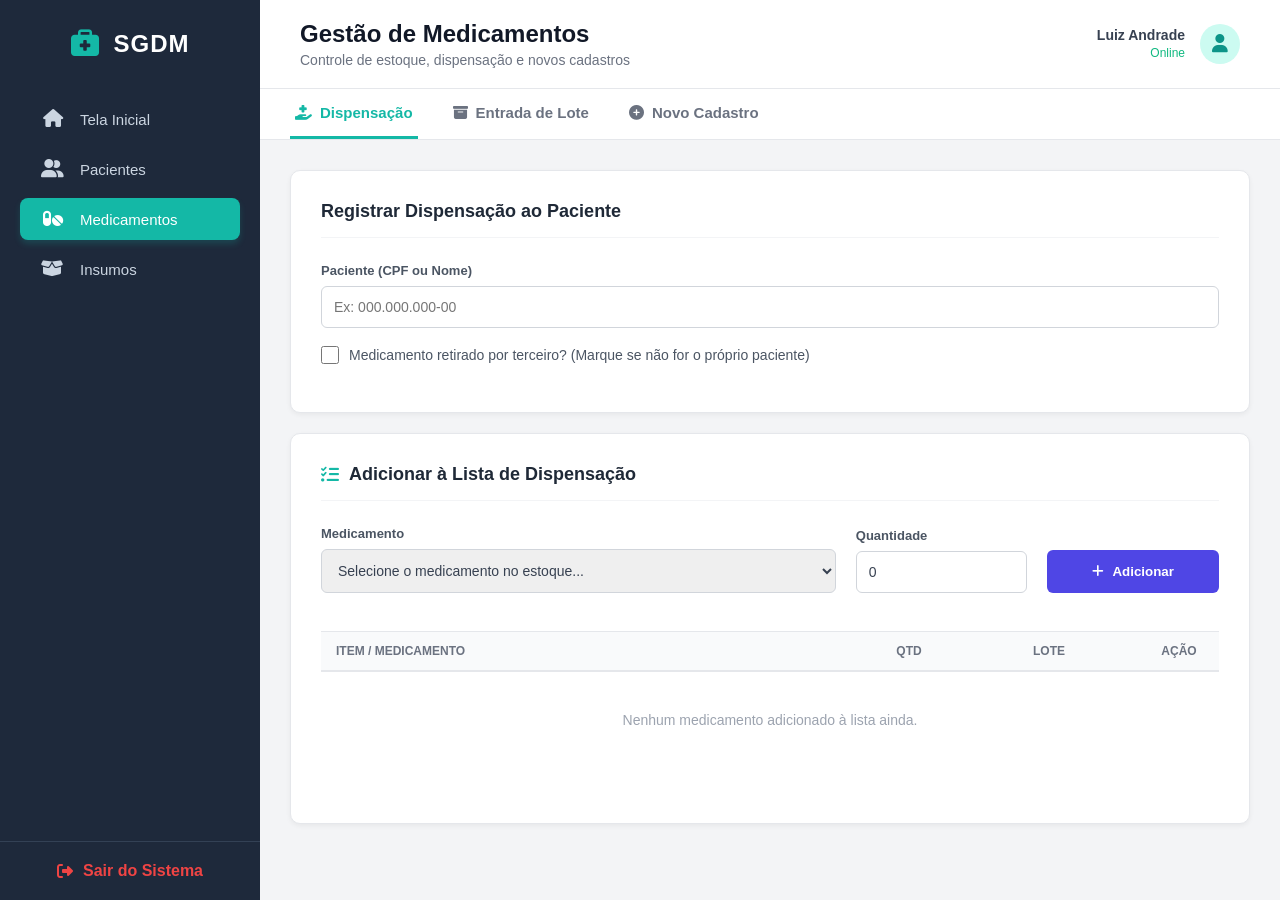
==== src/main/resources/static/dashboard.html @ 6eaca18d "Adding annotations to validate the CPF (Brazilian tax identification number) in employee and patient" ====
<!DOCTYPE html>
<html lang="pt-BR">
<head>
    <meta charset="UTF-8">
    <meta name="viewport" content="width=device-width, initial-scale=1.0">
    <title>SGDM - Gestão de Medicamentos</title>
    <!-- Ícones do FontAwesome -->
    <link rel="stylesheet" href="https://cdnjs.cloudflare.com/ajax/libs/font-awesome/6.4.0/css/all.min.css">

    <style>
        /* ================= CSS (ESTILOS) ================= */
        * { margin: 0; padding: 0; box-sizing: border-box; font-family: 'Segoe UI', Roboto, Helvetica, Arial, sans-serif; }
        body { background-color: #f3f4f6; color: #1f2937; }

        .app-container { display: flex; height: 100vh; overflow: hidden; }

        /* --- BARRA LATERAL (Sidebar) --- */
        .sidebar { width: 260px; background-color: #1e293b; color: #94a3b8; display: flex; flex-direction: column; z-index: 10; }
        .sidebar-header { padding: 30px 20px; display: flex; justify-content: center; align-items: center; gap: 15px; color: white; }
        .logo-icon { font-size: 28px; color: #14b8a6; }
        .logo-text { font-size: 24px; font-weight: bold; letter-spacing: 1px; }

        .sidebar-nav { flex: 1; margin-top: 10px; }
        .sidebar-nav ul { list-style: none; display: flex; flex-direction: column; gap: 8px; }
        .sidebar-nav li a {
            display: flex; align-items: center; gap: 15px; margin: 0 20px; padding: 12px 20px;
            color: #cbd5e1; text-decoration: none; font-size: 15px; font-weight: 500; transition: all 0.3s ease; border-radius: 8px;
        }
        .sidebar-nav li a i { font-size: 18px; width: 25px; text-align: center; }
        .sidebar-nav li a:hover { color: white; background-color: rgba(255, 255, 255, 0.1); }
        .sidebar-nav li a.active { background-color: #14b8a6; color: white; box-shadow: 0 4px 6px rgba(20, 184, 166, 0.2); }

        .sidebar-footer { padding: 20px; display: flex; justify-content: center; border-top: 1px solid #334155; }
        .logout-btn { color: #ef4444; text-decoration: none; display: flex; align-items: center; gap: 10px; font-weight: 600; transition: 0.3s; }
        .logout-btn:hover { color: #f87171; }

        /* --- CONTEÚDO PRINCIPAL --- */
        .main-content { flex: 1; display: flex; flex-direction: column; overflow-y: auto; }

        /* Cabeçalho */
        .top-header { background-color: white; padding: 20px 40px; display: flex; justify-content: space-between; align-items: center; border-bottom: 1px solid #e5e7eb; }
        .page-title h1 { font-size: 24px; color: #111827; margin-bottom: 4px; }
        .page-title p { font-size: 14px; color: #6b7280; }
        .user-profile { display: flex; align-items: center; gap: 15px; }
        .user-info-text { text-align: right; }
        .user-name { display: block; font-weight: 600; font-size: 14px; color: #374151; }
        .user-status { font-size: 12px; color: #10b981; }
        .user-avatar { width: 40px; height: 40px; background-color: #ccfbf1; color: #0d9488; border-radius: 50%; display: flex; justify-content: center; align-items: center; font-size: 18px; }

        /* Abas (Tabs) Centralizadas */
        .tabs-wrapper { background-color: white; border-bottom: 1px solid #e5e7eb; display: flex; justify-content: center; }
        .tabs-container { width: 100%; max-width: 1000px; display: flex; gap: 30px; padding: 0 20px; }
        .tab { padding: 15px 5px; color: #6b7280; font-weight: 600; cursor: pointer; display: flex; align-items: center; gap: 8px; font-size: 15px; border-bottom: 3px solid transparent; transition: 0.3s; }
        .tab:hover { color: #14b8a6; }
        .tab.active { color: #14b8a6; border-bottom-color: #14b8a6; }

        /* --- Formulário e Cards --- */
        .form-content { margin: 0 auto; padding: 30px 20px; width: 100%; max-width: 1000px; }

        /* Ocultar abas inativas */
        .tab-section { display: none; flex-direction: column; gap: 20px; }
        .tab-section.active-section { display: flex; animation: fadeIn 0.3s ease-in-out; }

        @keyframes fadeIn { from { opacity: 0; transform: translateY(5px); } to { opacity: 1; transform: translateY(0); } }

        .card { background-color: white; border-radius: 10px; padding: 30px; box-shadow: 0 2px 5px rgba(0,0,0,0.05); border: 1px solid #e5e7eb; }
        .card h3 { font-size: 18px; color: #1f2937; margin-bottom: 25px; font-weight: 600; display: flex; align-items: center; gap: 10px; border-bottom: 1px solid #f3f4f6; padding-bottom: 15px; }
        .card h3 i { color: #14b8a6; }

        /* Inputs e Layout */
        .form-group { margin-bottom: 18px; }
        .form-row { display: flex; gap: 20px; }
        .align-bottom { align-items: flex-end; }
        label { display: block; font-size: 13px; font-weight: 600; color: #4b5563; margin-bottom: 8px; }
        input[type="text"], input[type="number"], input[type="date"], select { width: 100%; padding: 12px; border: 1px solid #d1d5db; border-radius: 6px; font-size: 14px; color: #374151; outline: none; transition: 0.3s; }
        input:focus, select:focus { border-color: #6366f1; box-shadow: 0 0 0 3px rgba(99, 102, 241, 0.1); }

        .checkbox-group { display: flex; align-items: center; gap: 10px; margin-top: 15px; }
        .checkbox-group input { width: 18px; height: 18px; accent-color: #14b8a6; cursor: pointer; }
        .checkbox-group label { margin-bottom: 0; cursor: pointer; font-weight: normal; font-size: 14px; color: #4b5563; }

        /* Botões */
        button { border: none; border-radius: 6px; font-weight: 600; cursor: pointer; transition: 0.2s; display: flex; justify-content: center; align-items: center; gap: 8px; }
        .btn-primary { background-color: #4f46e5; color: white; padding: 12px 20px; width: 100%; height: 43px; }
        .btn-primary:hover { background-color: #4338ca; }
        .btn-success { background-color: #10b981; color: white; padding: 14px 28px; font-size: 15px; box-shadow: 0 4px 6px rgba(16, 185, 129, 0.2); }
        .btn-success:hover { background-color: #059669; }
        .btn-danger-icon { background-color: #fee2e2; color: #ef4444; width: 35px; height: 35px; border-radius: 6px; display: inline-flex; justify-content: center; align-items: center; font-size: 14px; transition: 0.2s; }
        .btn-danger-icon:hover { background-color: #fca5a5; color: #b91c1c; }

        /* Tabela */
        .data-table { width: 100%; border-collapse: collapse; margin-top: 20px; }
        .data-table th { background-color: #f9fafb; padding: 12px 15px; text-align: left; font-size: 12px; font-weight: 700; color: #6b7280; text-transform: uppercase; border-bottom: 2px solid #e5e7eb; border-top: 1px solid #e5e7eb; }
        .data-table td { padding: 16px 15px; border-bottom: 1px solid #e5e7eb; color: #374151; font-size: 14px; vertical-align: middle; }
        .empty-msg { text-align: center; color: #9ca3af; font-size: 14px; padding: 40px 20px; }
    </style>
</head>
<body>
<div class="app-container">
    <!-- BARRA LATERAL (Sidebar) -->
    <aside class="sidebar">
        <div class="sidebar-header">
            <i class="fa-solid fa-briefcase-medical logo-icon"></i>
            <span class="logo-text">SGDM</span>
        </div>

        <nav class="sidebar-nav">
            <ul>
                <li><a href="#"><i class="fa-solid fa-home"></i> Tela Inicial</a></li>
                <li><a href="#"><i class="fa-solid fa-user-friends"></i> Pacientes</a></li>
                <li><a href="#" class="active"><i class="fa-solid fa-pills"></i> Medicamentos</a></li>
                <li><a href="#"><i class="fa-solid fa-box-open"></i> Insumos</a></li>
            </ul>
        </nav>

        <div class="sidebar-footer">
            <a href="/index.html" class="logout-btn" onclick="localStorage.clear()">
                <i class="fa-solid fa-sign-out-alt"></i> Sair do Sistema
            </a>
        </div>
    </aside>

    <!-- CONTEÚDO PRINCIPAL -->
    <main class="main-content">
        <!-- Cabeçalho Topo -->
        <header class="top-header">
            <div class="page-title">
                <h1>Gestão de Medicamentos</h1>
                <p>Controle de estoque, dispensação e novos cadastros</p>
            </div>
            <div class="user-profile">
                <div class="user-info-text">
                    <span class="user-name" id="loggedUser">Usuário Logado</span>
                    <span class="user-status">Online</span>
                </div>
                <div class="user-avatar">
                    <i class="fa-solid fa-user"></i>
                </div>
            </div>
        </header>

        <!-- Abas (Centralizadas) -->
        <div class="tabs-wrapper">
            <div class="tabs-container">
                <div class="tab active" onclick="switchTab('tab-dispensacao', this)">
                    <i class="fa-solid fa-hand-holding-medical"></i> Dispensação
                </div>
                <div class="tab" onclick="switchTab('tab-entrada', this)">
                    <i class="fa-solid fa-box-archive"></i> Entrada de Lote
                </div>
                <div class="tab" onclick="switchTab('tab-cadastro', this)">
                    <i class="fa-solid fa-plus-circle"></i> Novo Cadastro
                </div>
            </div>
        </div>

        <!-- Área de Telas -->
        <section class="form-content">

            <!-- ================= TELA 1: DISPENSAÇÃO ================= -->
            <div id="tab-dispensacao" class="tab-section active-section">
                <!-- Card 1: Paciente -->
                <div class="card">
                    <h3>Registrar Dispensação ao Paciente</h3>
                    <div class="form-group">
                        <label>Paciente (CPF ou Nome)</label>
                        <input type="text" id="patientId" placeholder="Ex: 000.000.000-00">
                    </div>
                    <div class="form-group checkbox-group">
                        <input type="checkbox" id="isThirdParty">
                        <label for="isThirdParty">Medicamento retirado por terceiro? (Marque se não for o próprio paciente)</label>
                    </div>
                    <!-- Campos ocultos de Terceiros -->
                    <div id="thirdPartyFields" style="display: none; margin-top: 20px; border-top: 1px dashed #e5e7eb; padding-top: 20px;">
                        <div class="form-row">
                            <div class="form-group" style="flex: 2;">
                                <label>Nome do Terceiro</label>
                                <input type="text" id="thirdName" placeholder="Nome completo">
                            </div>
                            <div class="form-group" style="flex: 1;">
                                <label>Documento (CPF/RG)</label>
                                <input type="text" id="thirdDoc" placeholder="Número do documento">
                            </div>
                        </div>
                    </div>
                </div>

                <!-- Card 2: Lista de Medicamentos -->
                <div class="card">
                    <h3><i class="fa-solid fa-list-check"></i> Adicionar à Lista de Dispensação</h3>
                    <div class="form-row align-bottom">
                        <div class="form-group" style="flex: 3;">
                            <label>Medicamento</label>
                            <select id="medicationSelectDisp">
                                <option value="">Selecione o medicamento no estoque...</option>
                            </select>
                        </div>
                        <div class="form-group" style="flex: 1;">
                            <label>Quantidade</label>
                            <input type="number" id="medQuantity" min="1" value="0">
                        </div>
                        <div class="form-group" style="flex: 1;">
                            <button type="button" class="btn-primary" id="btnAddItem">
                                <i class="fa-solid fa-plus"></i> Adicionar
                            </button>
                        </div>
                    </div>

                    <!-- TABELA CORRIGIDA COM LOTE E LIXEIRA -->
                    <table class="data-table">
                        <thead>
                        <tr>
                            <th>ITEM / MEDICAMENTO</th>
                            <th style="width: 100px; text-align: center;">QTD</th>
                            <th style="width: 180px; text-align: center;">LOTE</th>
                            <th style="width: 80px; text-align: center;">AÇÃO</th>
                        </tr>
                        </thead>
                        <tbody id="itemsBody">
                        <!-- JS preenche aqui -->
                        </tbody>
                    </table>
                    <p id="emptyTableMsg" class="empty-msg">Nenhum medicamento adicionado à lista ainda.</p>

                    <div class="action-footer" style="margin-top: 25px; text-align: right;">
                        <button type="button" class="btn-success" id="btnFinalize" style="display: none; margin-left: auto;">
                            <i class="fa-solid fa-check-circle"></i> Finalizar Dispensação
                        </button>
                    </div>
                </div>
            </div>

            <!-- ================= TELA 2: ENTRADA DE LOTE ================= -->
            <div id="tab-entrada" class="tab-section">
                <div class="card">
                    <h3><i class="fa-solid fa-box-archive"></i> Registrar Nova Entrada (Nota Fiscal)</h3>

                    <div class="form-row">
                        <div class="form-group" style="flex: 2;">
                            <label>Selecione o Medicamento</label>
                            <select id="medicationSelectLot">
                                <option value="">Carregando medicamentos...</option>
                            </select>
                        </div>
                        <div class="form-group" style="flex: 1;">
                            <label>Laboratório</label>
                            <input type="text" id="lotLaboratory" placeholder="Ex: Medley, Teuto">
                        </div>
                    </div>

                    <div class="form-row">
                        <div class="form-group" style="flex: 2;">
                            <label>Código do Lote</label>
                            <input type="text" id="lotCode" placeholder="Ex: LOTE-A123">
                        </div>
                        <div class="form-group" style="flex: 1;">
                            <label>Quantidade Recebida</label>
                            <input type="number" id="lotQuantity" min="1" placeholder="Ex: 500">
                        </div>
                        <div class="form-group" style="flex: 1;">
                            <label>Data de Validade</label>
                            <input type="date" id="lotExpiration">
                        </div>
                    </div>

                    <div style="margin-top: 15px; text-align: right;">
                        <button type="button" class="btn-success" onclick="salvarLote()" style="margin-left: auto;">
                            <i class="fa-solid fa-save"></i> Registrar Entrada de Lote
                        </button>
                    </div>
                </div>
            </div>

            <!-- ================= TELA 3: NOVO CADASTRO ================= -->
            <div id="tab-cadastro" class="tab-section">
                <div class="card">
                    <h3><i class="fa-solid fa-pills"></i> Cadastrar Novo Medicamento (Catálogo)</h3>

                    <div class="form-row">
                        <div class="form-group" style="flex: 2;">
                            <label>Nome Comercial / Genérico</label>
                            <input type="text" id="newMedName" placeholder="Ex: Amoxicilina">
                        </div>
                        <div class="form-group" style="flex: 2;">
                            <label>Princípio Ativo</label>
                            <input type="text" id="newMedActive" placeholder="Ex: Amoxicilina Tri-hidratada">
                        </div>
                    </div>

                    <div class="form-row">
                        <div class="form-group" style="flex: 1;">
                            <label>Concentração</label>
                            <input type="text" id="newMedConcentration" placeholder="Ex: 500mg">
                        </div>
                        <div class="form-group" style="flex: 1;">
                            <label>Forma Farmacêutica</label>
                            <select id="newMedForm">
                                <option value="COMPRIMIDO">Comprimido</option>
                                <option value="CAPSULA">Cápsula</option>
                                <option value="GOTAS">Gotas</option>
                                <option value="XAROPE">Xarope</option>
                                <option value="POMADA">Pomada</option>
                                <option value="INJETAVEL">Injetável</option>
                            </select>
                        </div>
                        <div class="form-group" style="flex: 1;">
                            <label>Via de Administração</label>
                            <select id="newMedRoute">
                                <option value="ORAL">Oral</option>
                                <option value="SUBLINGUAL">Sublingual</option>
                                <option value="INTRAVENOSA">Intravenosa</option>
                                <option value="TOPICA">Tópica</option>
                            </select>
                        </div>
                    </div>

                    <div class="form-row">
                        <div class="form-group" style="flex: 2;">
                            <label>Programa / Categoria</label>
                            <select id="newMedProgram">
                                <option value="FARMACIA_BASICA">Farmácia Básica</option>
                                <option value="SAUDE_DA_MULHER">Saúde da Mulher</option>
                                <option value="SAUDE_MENTAL">Saúde Mental</option>
                                <option value="HIPERDIA">Hiperdia</option>
                            </select>
                        </div>
                        <div class="form-group" style="flex: 1;">
                            <label>Código SIGTAP</label>
                            <input type="text" id="newMedSigtap" placeholder="000000000">
                        </div>
                    </div>

                    <div style="margin-top: 15px; text-align: right;">
                        <button type="button" class="btn-success" onclick="salvarNovoMedicamento()" style="margin-left: auto;">
                            <i class="fa-solid fa-plus-circle"></i> Salvar no Catálogo
                        </button>
                    </div>
                </div>
            </div>

        </section>
    </main>
</div>

<!-- ================= JAVASCRIPT ================= -->
<script>
    document.getElementById('loggedUser').innerText = localStorage.getItem('sgdm_userName') || 'Luiz Andrade';

    // Lógica de Abas
    function switchTab(tabId, element) {
        // Remove 'active' de todas as abas
        document.querySelectorAll('.tab').forEach(t => t.classList.remove('active'));
        // Remove 'active-section' de todas as seções
        document.querySelectorAll('.tab-section').forEach(s => s.classList.remove('active-section'));

        // Adiciona ativo na aba clicada e na seção correspondente
        element.classList.add('active');
        document.getElementById(tabId).classList.add('active-section');
    }

    // Lógica de exibir campos do Terceiro
    const isThirdPartyCheckbox = document.getElementById('isThirdParty');
    const thirdPartyFields = document.getElementById('thirdPartyFields');
    if(isThirdPartyCheckbox) {
        isThirdPartyCheckbox.addEventListener('change', function() {
            thirdPartyFields.style.display = this.checked ? 'block' : 'none';
        });
    }

    let medicationList = [];
    let requestItems = [];

    async function loadMedications() {
        try {
            const response = await fetch('/medications');
            if(response.ok) {
                medicationList = await response.json();
                populateSelects();
            }
        } catch (error) {
            console.log("Aviso: Mock de dados ativado (API não encontrada).");
            medicationList = [
                { id: "m1", name: "Amoxicilina", concentration: "500mg" },
                { id: "m2", name: "Losartana", concentration: "50mg" },
                { id: "m3", name: "Dipirona", concentration: "500mg/ml" }
            ];
            populateSelects();
        }
    }

    function populateSelects() {
        const selectDisp = document.getElementById('medicationSelectDisp');
        const selectLot = document.getElementById('medicationSelectLot');

        let options = '<option value="">Selecione o medicamento no estoque...</option>';
        medicationList.forEach(med => {
            options += `<option value="${med.id}">${med.name} (${med.concentration})</option>`;
        });

        if(selectDisp) selectDisp.innerHTML = options;
        if(selectLot) selectLot.innerHTML = options;
    }

    // --- ABA 1: Dispensação ---
    document.getElementById('btnAddItem').addEventListener('click', function() {
        const select = document.getElementById('medicationSelectDisp');
        const medId = select.value;
        const medName = select.options[select.selectedIndex]?.text;
        const quantity = parseInt(document.getElementById('medQuantity').value);

        if (!medId || quantity <= 0) {
            alert("Selecione um medicamento e informe uma quantidade válida.");
            return;
        }

        requestItems.push({ medicationId: medId, medicationName: medName, quantity: quantity });

        select.value = "";
        document.getElementById('medQuantity').value = "0";
        updateTable();
    });

    function removeItem(index) {
        requestItems.splice(index, 1);
        updateTable();
    }

    function updateTable() {
        const tbody = document.getElementById('itemsBody');
        const emptyMsg = document.getElementById('emptyTableMsg');
        const btnFinalize = document.getElementById('btnFinalize');

        tbody.innerHTML = '';

        if (requestItems.length === 0) {
            emptyMsg.style.display = 'block';
            btnFinalize.style.display = 'none';
        } else {
            emptyMsg.style.display = 'none';
            btnFinalize.style.display = 'inline-flex';

            requestItems.forEach((item, index) => {
                tbody.innerHTML += `
                        <tr>
                            <td style="font-weight: 500;">${item.medicationName}</td>
                            <td style="text-align: center; font-weight: 600;">${item.quantity}</td>
                            <td style="text-align: center; color: #6b7280; font-size: 13px;">Automático (FEFO)</td>
                            <td style="text-align: center;">
                                <button type="button" class="btn-danger-icon" onclick="removeItem(${index})" title="Remover item">
                                    <i class="fa-solid fa-trash"></i>
                                </button>
                            </td>
                        </tr>
                    `;
            });
        }
    }

    document.getElementById('btnFinalize').addEventListener('click', function() {
        alert("Sucesso! Dispensação registrada e lotes baixados via algoritmo FEFO no backend.");
        requestItems = [];
        updateTable();
    });

    // --- ABA 2: Salvar Lote ---
    function salvarLote() {
        const medId = document.getElementById('medicationSelectLot').value;
        const laboratorio = document.getElementById('lotLaboratory').value;
        const lote = document.getElementById('lotCode').value;
        const qtd = document.getElementById('lotQuantity').value;
        const validade = document.getElementById('lotExpiration').value;

        if(!medId || !laboratorio || !lote || !qtd || !validade) {
            alert("Preencha todos os campos para registrar a entrada do lote!");
            return;
        }
        alert(`Lote ${lote} do laboratório ${laboratorio} registrado com sucesso para o medicamento selecionado!`);

        // Limpa formulário
        document.getElementById('medicationSelectLot').value = "";
        document.getElementById('lotLaboratory').value = "";
        document.getElementById('lotCode').value = "";
        document.getElementById('lotQuantity').value = "";
        document.getElementById('lotExpiration').value = "";
    }

    // --- ABA 3: Novo Cadastro de Medicamento ---
    function salvarNovoMedicamento() {
        const nome = document.getElementById('newMedName').value;
        const conc = document.getElementById('newMedConcentration').value;

        if(!nome || !conc) {
            alert("Preencha ao menos o Nome e a Concentração do medicamento.");
            return;
        }
        alert(`${nome} ${conc} adicionado com sucesso ao catálogo da UBS!`);

        // Limpa form básico
        document.getElementById('newMedName').value = "";
        document.getElementById('newMedActive').value = "";
        document.getElementById('newMedConcentration').value = "";
        document.getElementById('newMedSigtap').value = "";
    }

    // Inicializa buscando os remédios
    loadMedications();
</script>
</body>
</html>
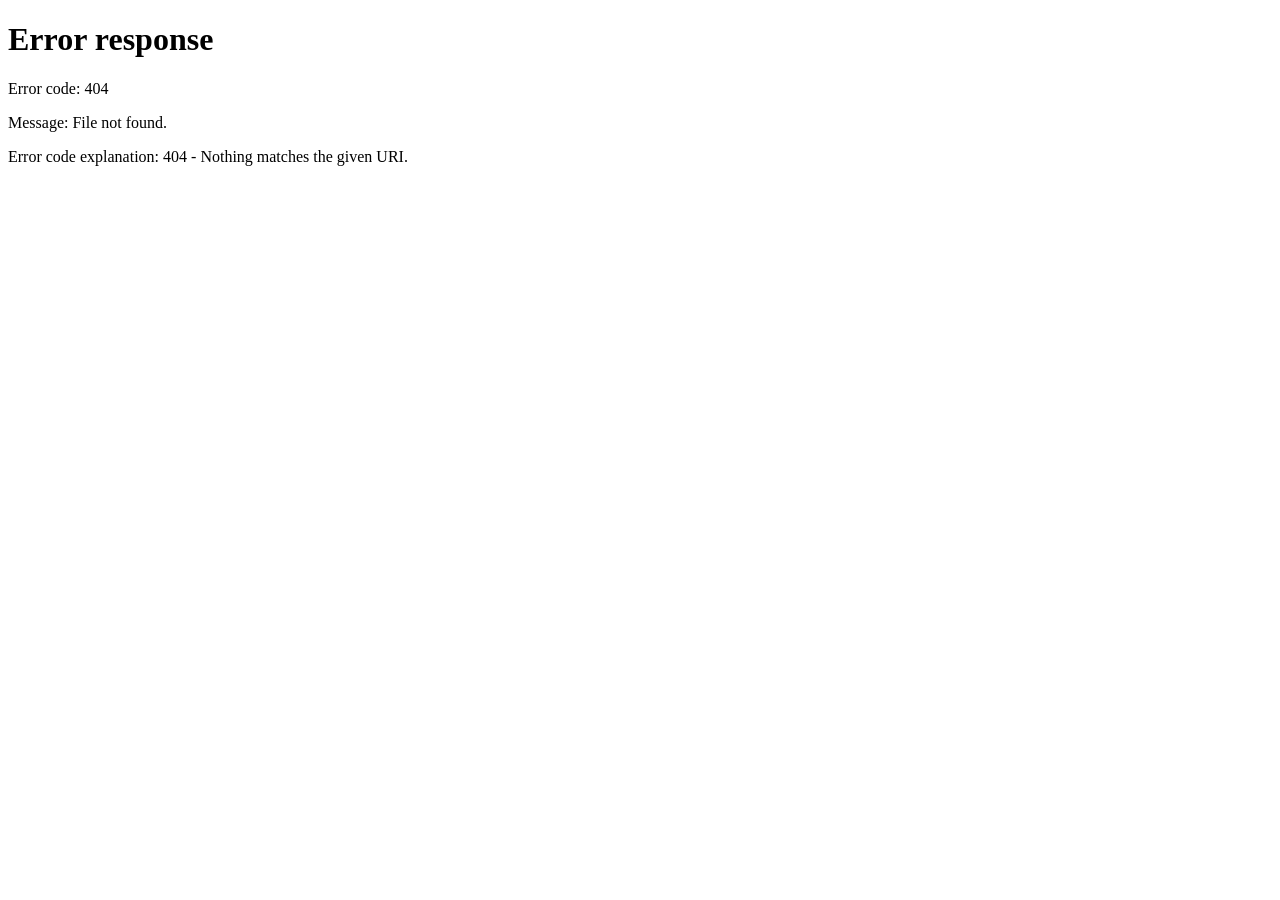
==== commit 280c393d: "Create and Implements CRUD of Class FacilitySupply" ====
--- a/src/main/resources/static/dashboard.html
+++ b/src/main/resources/static/dashboard.html
@@ -1,509 +1,537 @@
 <!DOCTYPE html>
 <html lang="pt-BR">
+
 <head>
     <meta charset="UTF-8">
     <meta name="viewport" content="width=device-width, initial-scale=1.0">
-    <title>SGDM - Gestão de Medicamentos</title>
-    <!-- Ícones do FontAwesome -->
+    <title>SGDMI - Gestão de Medicamentos</title>
+
     <link rel="stylesheet" href="https://cdnjs.cloudflare.com/ajax/libs/font-awesome/6.4.0/css/all.min.css">
 
+    <link rel="stylesheet" href="css/dashboard.css">
+
     <style>
-        /* ================= CSS (ESTILOS) ================= */
-        * { margin: 0; padding: 0; box-sizing: border-box; font-family: 'Segoe UI', Roboto, Helvetica, Arial, sans-serif; }
-        body { background-color: #f3f4f6; color: #1f2937; }
-
-        .app-container { display: flex; height: 100vh; overflow: hidden; }
-
-        /* --- BARRA LATERAL (Sidebar) --- */
-        .sidebar { width: 260px; background-color: #1e293b; color: #94a3b8; display: flex; flex-direction: column; z-index: 10; }
-        .sidebar-header { padding: 30px 20px; display: flex; justify-content: center; align-items: center; gap: 15px; color: white; }
-        .logo-icon { font-size: 28px; color: #14b8a6; }
-        .logo-text { font-size: 24px; font-weight: bold; letter-spacing: 1px; }
-
-        .sidebar-nav { flex: 1; margin-top: 10px; }
-        .sidebar-nav ul { list-style: none; display: flex; flex-direction: column; gap: 8px; }
-        .sidebar-nav li a {
-            display: flex; align-items: center; gap: 15px; margin: 0 20px; padding: 12px 20px;
-            color: #cbd5e1; text-decoration: none; font-size: 15px; font-weight: 500; transition: all 0.3s ease; border-radius: 8px;
+        .edit-inline-input {
+            border: 1px solid transparent;
+            background: transparent;
+            padding: 6px 10px;
+            border-radius: 4px;
+            width: 100%;
+            cursor: pointer;
+            font-size: 14px;
+            transition: all 0.2s;
         }
-        .sidebar-nav li a i { font-size: 18px; width: 25px; text-align: center; }
-        .sidebar-nav li a:hover { color: white; background-color: rgba(255, 255, 255, 0.1); }
-        .sidebar-nav li a.active { background-color: #14b8a6; color: white; box-shadow: 0 4px 6px rgba(20, 184, 166, 0.2); }
-
-        .sidebar-footer { padding: 20px; display: flex; justify-content: center; border-top: 1px solid #334155; }
-        .logout-btn { color: #ef4444; text-decoration: none; display: flex; align-items: center; gap: 10px; font-weight: 600; transition: 0.3s; }
-        .logout-btn:hover { color: #f87171; }
-
-        /* --- CONTEÚDO PRINCIPAL --- */
-        .main-content { flex: 1; display: flex; flex-direction: column; overflow-y: auto; }
-
-        /* Cabeçalho */
-        .top-header { background-color: white; padding: 20px 40px; display: flex; justify-content: space-between; align-items: center; border-bottom: 1px solid #e5e7eb; }
-        .page-title h1 { font-size: 24px; color: #111827; margin-bottom: 4px; }
-        .page-title p { font-size: 14px; color: #6b7280; }
-        .user-profile { display: flex; align-items: center; gap: 15px; }
-        .user-info-text { text-align: right; }
-        .user-name { display: block; font-weight: 600; font-size: 14px; color: #374151; }
-        .user-status { font-size: 12px; color: #10b981; }
-        .user-avatar { width: 40px; height: 40px; background-color: #ccfbf1; color: #0d9488; border-radius: 50%; display: flex; justify-content: center; align-items: center; font-size: 18px; }
-
-        /* Abas (Tabs) Centralizadas */
-        .tabs-wrapper { background-color: white; border-bottom: 1px solid #e5e7eb; display: flex; justify-content: center; }
-        .tabs-container { width: 100%; max-width: 1000px; display: flex; gap: 30px; padding: 0 20px; }
-        .tab { padding: 15px 5px; color: #6b7280; font-weight: 600; cursor: pointer; display: flex; align-items: center; gap: 8px; font-size: 15px; border-bottom: 3px solid transparent; transition: 0.3s; }
-        .tab:hover { color: #14b8a6; }
-        .tab.active { color: #14b8a6; border-bottom-color: #14b8a6; }
-
-        /* --- Formulário e Cards --- */
-        .form-content { margin: 0 auto; padding: 30px 20px; width: 100%; max-width: 1000px; }
-
-        /* Ocultar abas inativas */
-        .tab-section { display: none; flex-direction: column; gap: 20px; }
-        .tab-section.active-section { display: flex; animation: fadeIn 0.3s ease-in-out; }
-
-        @keyframes fadeIn { from { opacity: 0; transform: translateY(5px); } to { opacity: 1; transform: translateY(0); } }
-
-        .card { background-color: white; border-radius: 10px; padding: 30px; box-shadow: 0 2px 5px rgba(0,0,0,0.05); border: 1px solid #e5e7eb; }
-        .card h3 { font-size: 18px; color: #1f2937; margin-bottom: 25px; font-weight: 600; display: flex; align-items: center; gap: 10px; border-bottom: 1px solid #f3f4f6; padding-bottom: 15px; }
-        .card h3 i { color: #14b8a6; }
-
-        /* Inputs e Layout */
-        .form-group { margin-bottom: 18px; }
-        .form-row { display: flex; gap: 20px; }
-        .align-bottom { align-items: flex-end; }
-        label { display: block; font-size: 13px; font-weight: 600; color: #4b5563; margin-bottom: 8px; }
-        input[type="text"], input[type="number"], input[type="date"], select { width: 100%; padding: 12px; border: 1px solid #d1d5db; border-radius: 6px; font-size: 14px; color: #374151; outline: none; transition: 0.3s; }
-        input:focus, select:focus { border-color: #6366f1; box-shadow: 0 0 0 3px rgba(99, 102, 241, 0.1); }
-
-        .checkbox-group { display: flex; align-items: center; gap: 10px; margin-top: 15px; }
-        .checkbox-group input { width: 18px; height: 18px; accent-color: #14b8a6; cursor: pointer; }
-        .checkbox-group label { margin-bottom: 0; cursor: pointer; font-weight: normal; font-size: 14px; color: #4b5563; }
-
-        /* Botões */
-        button { border: none; border-radius: 6px; font-weight: 600; cursor: pointer; transition: 0.2s; display: flex; justify-content: center; align-items: center; gap: 8px; }
-        .btn-primary { background-color: #4f46e5; color: white; padding: 12px 20px; width: 100%; height: 43px; }
-        .btn-primary:hover { background-color: #4338ca; }
-        .btn-success { background-color: #10b981; color: white; padding: 14px 28px; font-size: 15px; box-shadow: 0 4px 6px rgba(16, 185, 129, 0.2); }
-        .btn-success:hover { background-color: #059669; }
-        .btn-danger-icon { background-color: #fee2e2; color: #ef4444; width: 35px; height: 35px; border-radius: 6px; display: inline-flex; justify-content: center; align-items: center; font-size: 14px; transition: 0.2s; }
-        .btn-danger-icon:hover { background-color: #fca5a5; color: #b91c1c; }
-
-        /* Tabela */
-        .data-table { width: 100%; border-collapse: collapse; margin-top: 20px; }
-        .data-table th { background-color: #f9fafb; padding: 12px 15px; text-align: left; font-size: 12px; font-weight: 700; color: #6b7280; text-transform: uppercase; border-bottom: 2px solid #e5e7eb; border-top: 1px solid #e5e7eb; }
-        .data-table td { padding: 16px 15px; border-bottom: 1px solid #e5e7eb; color: #374151; font-size: 14px; vertical-align: middle; }
-        .empty-msg { text-align: center; color: #9ca3af; font-size: 14px; padding: 40px 20px; }
+
+        .edit-inline-input:hover {
+            background-color: #f3f4f6;
+            /* Cinza claro ao passar o mouse */
+            border-color: #d1d5db;
+        }
+
+        .edit-inline-input:focus {
+            background-color: white;
+            border-color: #3b82f6;
+            /* Azul ao clicar/editar */
+            cursor: text;
+            outline: none;
+            box-shadow: 0 0 0 3px rgba(59, 130, 246, 0.1);
+        }
     </style>
 </head>
+
 <body>
-<div class="app-container">
-    <!-- BARRA LATERAL (Sidebar) -->
-    <aside class="sidebar">
-        <div class="sidebar-header">
-            <i class="fa-solid fa-briefcase-medical logo-icon"></i>
-            <span class="logo-text">SGDM</span>
-        </div>
-
-        <nav class="sidebar-nav">
-            <ul>
-                <li><a href="#"><i class="fa-solid fa-home"></i> Tela Inicial</a></li>
-                <li><a href="#"><i class="fa-solid fa-user-friends"></i> Pacientes</a></li>
-                <li><a href="#" class="active"><i class="fa-solid fa-pills"></i> Medicamentos</a></li>
-                <li><a href="#"><i class="fa-solid fa-box-open"></i> Insumos</a></li>
-            </ul>
-        </nav>
-
-        <div class="sidebar-footer">
-            <a href="/index.html" class="logout-btn" onclick="localStorage.clear()">
-                <i class="fa-solid fa-sign-out-alt"></i> Sair do Sistema
-            </a>
-        </div>
-    </aside>
-
-    <!-- CONTEÚDO PRINCIPAL -->
-    <main class="main-content">
-        <!-- Cabeçalho Topo -->
-        <header class="top-header">
-            <div class="page-title">
-                <h1>Gestão de Medicamentos</h1>
-                <p>Controle de estoque, dispensação e novos cadastros</p>
+    <div class="app-container">
+        <aside class="sidebar">
+            <div class="sidebar-header">
+                <i class="fa-solid fa-briefcase-medical logo-icon"></i>
+                <span class="logo-text">SGDMI</span>
             </div>
-            <div class="user-profile">
-                <div class="user-info-text">
-                    <span class="user-name" id="loggedUser">Usuário Logado</span>
-                    <span class="user-status">Online</span>
-                </div>
-                <div class="user-avatar">
-                    <i class="fa-solid fa-user"></i>
-                </div>
+
+            <nav class="sidebar-nav">
+                <ul>
+                    <li><a href="home-screen.html"><i class="fa-solid fa-home"></i> Tela Inicial</a></li>
+                    <li><a href="patient.html"><i class="fa-solid fa-user-friends"></i> Pacientes</a></li>
+                    <li><a href="dashboard.html" class="active"><i class="fa-solid fa-pills"></i>
+                            Medicamentos</a></li>
+                    <li><a href="insumos.html"><i class="fa-solid fa-box-open"></i>
+                            Insumos</a></li>
+                </ul>
+            </nav>
+
+            <div class="sidebar-footer">
+                <a href="/login.html" class="logout-btn" onclick="localStorage.clear()">
+                    <i class="fa-solid fa-sign-out-alt"></i> Sair do Sistema
+                </a>
             </div>
-        </header>
-
-        <!-- Abas (Centralizadas) -->
-        <div class="tabs-wrapper">
-            <div class="tabs-container">
-                <div class="tab active" onclick="switchTab('tab-dispensacao', this)">
-                    <i class="fa-solid fa-hand-holding-medical"></i> Dispensação
-                </div>
-                <div class="tab" onclick="switchTab('tab-entrada', this)">
-                    <i class="fa-solid fa-box-archive"></i> Entrada de Lote
-                </div>
-                <div class="tab" onclick="switchTab('tab-cadastro', this)">
-                    <i class="fa-solid fa-plus-circle"></i> Novo Cadastro
+        </aside>
+
+        <main class="main-content">
+            <header class="top-header">
+                <div class="page-title">
+                    <h1>Gestão de Medicamentos</h1>
+                    <p>Controle de estoque, dispensação e novos cadastros</p>
+                </div>
+                <div class="user-profile">
+                    <div class="user-info-text">
+                        <span class="user-name" id="loggedUser">Usuário Logado</span>
+                        <span class="user-status">Online</span>
+                    </div>
+                    <div class="user-avatar">
+                        <i class="fa-solid fa-user"></i>
+                    </div>
+                </div>
+            </header>
+
+            <div class="tabs-wrapper">
+                <div class="tabs-container">
+                    <div class="tab active" onclick="switchTab('tab-dispensacao', this)">
+                        <i class="fa-solid fa-hand-holding-medical"></i> Dispensação
+                    </div>
+                    <div class="tab" onclick="switchTab('tab-editar-dispensacao', this)">
+                        <i class="fa-solid fa-pen-to-square"></i> Editar Dispensação
+                    </div>
+                    <div class="tab" onclick="switchTab('tab-entrada', this)">
+                        <i class="fa-solid fa-box-archive"></i> Entrada de Lote
+                    </div>
+                    <div class="tab" onclick="switchTab('tab-cadastro', this)">
+                        <i class="fa-solid fa-plus-circle"></i> Novo Cadastro
+                    </div>
+                    <div class="tab" onclick="switchTab('tab-editar', this)">
+                        <i class="fa-solid fa-edit"></i> Editar Medicamento
+                    </div>
                 </div>
             </div>
-        </div>
-
-        <!-- Área de Telas -->
-        <section class="form-content">
-
-            <!-- ================= TELA 1: DISPENSAÇÃO ================= -->
-            <div id="tab-dispensacao" class="tab-section active-section">
-                <!-- Card 1: Paciente -->
-                <div class="card">
-                    <h3>Registrar Dispensação ao Paciente</h3>
-                    <div class="form-group">
-                        <label>Paciente (CPF ou Nome)</label>
-                        <input type="text" id="patientId" placeholder="Ex: 000.000.000-00">
-                    </div>
-                    <div class="form-group checkbox-group">
-                        <input type="checkbox" id="isThirdParty">
-                        <label for="isThirdParty">Medicamento retirado por terceiro? (Marque se não for o próprio paciente)</label>
-                    </div>
-                    <!-- Campos ocultos de Terceiros -->
-                    <div id="thirdPartyFields" style="display: none; margin-top: 20px; border-top: 1px dashed #e5e7eb; padding-top: 20px;">
-                        <div class="form-row">
-                            <div class="form-group" style="flex: 2;">
-                                <label>Nome do Terceiro</label>
-                                <input type="text" id="thirdName" placeholder="Nome completo">
-                            </div>
-                            <div class="form-group" style="flex: 1;">
-                                <label>Documento (CPF/RG)</label>
-                                <input type="text" id="thirdDoc" placeholder="Número do documento">
-                            </div>
-                        </div>
-                    </div>
-                </div>
-
-                <!-- Card 2: Lista de Medicamentos -->
-                <div class="card">
-                    <h3><i class="fa-solid fa-list-check"></i> Adicionar à Lista de Dispensação</h3>
-                    <div class="form-row align-bottom">
-                        <div class="form-group" style="flex: 3;">
-                            <label>Medicamento</label>
-                            <select id="medicationSelectDisp">
-                                <option value="">Selecione o medicamento no estoque...</option>
-                            </select>
-                        </div>
-                        <div class="form-group" style="flex: 1;">
-                            <label>Quantidade</label>
-                            <input type="number" id="medQuantity" min="1" value="0">
-                        </div>
-                        <div class="form-group" style="flex: 1;">
-                            <button type="button" class="btn-primary" id="btnAddItem">
-                                <i class="fa-solid fa-plus"></i> Adicionar
+
+            <section class="form-content">
+
+                <div id="tab-dispensacao" class="tab-section active-section">
+
+                    <div class="card" style="margin-bottom: 25px;">
+                        <h3 style="margin-bottom: 20px;"><i class="fa-solid fa-hand-holding-medical"></i> Registrar
+                            Dispensação ao Paciente</h3>
+
+                        <div class="form-row" style="position: relative;">
+                            <div class="form-group" style="flex: 1; margin: 0;">
+                                <label style="font-weight: 600; color: #374151;">Paciente (CPF ou Nome)</label>
+
+                                <input type="text" id="dispensePatientInput"
+                                    placeholder="Ex: 000.000.000-00 ou Maria da Silva" autocomplete="off"
+                                    style="margin-bottom: 0;">
+
+                                <div id="selectedPatientCard"
+                                    style="display: none; align-items: center; justify-content: space-between; padding: 10px 15px; border: 1px solid #0f766e; background-color: #f0fdf4; border-radius: 6px; margin-top: 5px;">
+                                    <div id="selectedPatientInfo"
+                                        style="display: flex; align-items: center; justify-content: space-between; width: 100%;">
+                                    </div>
+                                    <button type="button" onclick="clearPatientSelection()"
+                                        style="background: none; border: none; color: #ef4444; cursor: pointer; margin-left: 15px; font-size: 16px;"
+                                        title="Remover paciente">
+                                        <i class="fa-solid fa-xmark"></i>
+                                    </button>
+                                </div>
+
+                                <input type="hidden" id="dispensePatientId">
+                                <ul id="patientSuggestions"
+                                    style="display: none; position: absolute; top: 70px; left: 0; right: 0; background: white; border: 1px solid #d1d5db; border-radius: 6px; box-shadow: 0 10px 15px -3px rgba(0, 0, 0, 0.1); max-height: 250px; overflow-y: auto; z-index: 50; list-style: none; padding: 0; margin: 0;">
+                                </ul>
+                            </div>
+                        </div>
+
+                        <div class="form-row" style="margin-top: 20px;">
+                            <div class="form-group checkbox-group" style="margin: 0;">
+                                <input type="checkbox" id="isThirdParty" onchange="toggleThirdPartySection()">
+                                <label for="isThirdParty" style="font-weight: 600; color: #0f766e; cursor: pointer;">
+                                    Medicamento retirado por terceiro? (Marque se não for o próprio paciente)
+                                </label>
+                            </div>
+                        </div>
+
+                        <div id="thirdPartySection"
+                            style="display: none; margin-top: 20px; padding: 20px; background-color: #f8fafc; border-left: 4px solid #0f766e; border-radius: 0 8px 8px 0;">
+                            <h4 style="margin-top: 0; margin-bottom: 15px; font-size: 14px; color: #374151;"><i
+                                    class="fa-solid fa-user-check"></i> Dados do Terceiro Responsável</h4>
+                            <div class="form-row" style="display: flex; gap: 15px;">
+                                <div class="form-group" style="flex: 2; margin: 0;">
+                                    <label>Nome Completo</label>
+                                    <input type="text" id="tpName" placeholder="Nome de quem está retirando">
+                                </div>
+                                <div class="form-group" style="flex: 1; margin: 0;">
+                                    <label>Documento (CPF)</label>
+                                    <input type="text" id="tpDocument" placeholder="000.000.000-00">
+                                </div>
+                                <div class="form-group" style="flex: 1.5; margin: 0;">
+                                    <label>Observação (Vínculo)</label>
+                                    <input type="text" id="tpObservation" placeholder="Ex: Filho, Mãe, Cuidador...">
+                                </div>
+                            </div>
+                        </div>
+                    </div>
+                    <div class="card">
+                        <h3><i class="fa-solid fa-list-check"></i> Adicionar à Lista de Dispensação</h3>
+                        <div class="form-row align-bottom">
+                            <div class="form-group" style="flex: 3; position: relative; margin-bottom: 0;">
+                                <label style="font-weight: 600; color: #374151;">Medicamento</label>
+                                <input type="text" id="dispenseMedInput" placeholder="Digite o nome do medicamento..."
+                                    autocomplete="off">
+                                <input type="hidden" id="dispenseMedId">
+                                <ul id="medSuggestions"
+                                    style="display: none; position: absolute; top: 70px; left: 0; right: 0; background: white; border: 1px solid #d1d5db; border-radius: 6px; box-shadow: 0 10px 15px -3px rgba(0, 0, 0, 0.1); max-height: 200px; overflow-y: auto; z-index: 50; list-style: none; padding: 0; margin: 0;">
+                                </ul>
+                            </div>
+
+                            <div class="form-group" style="flex: 1; margin-bottom: 0;">
+                                <label style="font-weight: 600; color: #374151;">Quantidade</label>
+                                <input type="number" id="medQuantity" min="1" value="0">
+                            </div>
+                            <div class="form-group" style="flex: 1; margin-bottom: 0;">
+                                <button type="button" class="btn-primary" id="btnAddItem"
+                                    onclick="addItemDispensation()">
+                                    <i class="fa-solid fa-plus"></i> Adicionar
+                                </button>
+                            </div>
+                        </div>
+
+                        <table class="data-table">
+                            <thead>
+                                <tr>
+                                    <th>ITEM / MEDICAMENTO</th>
+                                    <th style="width: 100px; text-align: center;">QTD</th>
+
+                                    <th style="width: 350px; text-align: center;">LOTE</th>
+
+                                    <th style="width: 80px; text-align: center;">AÇÃO</th>
+                                </tr>
+                            </thead>
+                            <tbody id="itemsBody">
+                            </tbody>
+                        </table>
+                        <p id="emptyTableMsg" class="empty-msg">Nenhum medicamento adicionado à lista ainda.</p>
+
+                        <div class="action-footer" style="margin-top: 25px; text-align: right;">
+                            <button type="button" class="btn-success" id="btnFinalize" onclick="finalizeDispensation()"
+                                style="display: none; margin-left: auto;">
+                                <i class="fa-solid fa-check-circle"></i> Finalizar Dispensação
                             </button>
                         </div>
                     </div>
-
-                    <!-- TABELA CORRIGIDA COM LOTE E LIXEIRA -->
-                    <table class="data-table">
-                        <thead>
-                        <tr>
-                            <th>ITEM / MEDICAMENTO</th>
-                            <th style="width: 100px; text-align: center;">QTD</th>
-                            <th style="width: 180px; text-align: center;">LOTE</th>
-                            <th style="width: 80px; text-align: center;">AÇÃO</th>
-                        </tr>
-                        </thead>
-                        <tbody id="itemsBody">
-                        <!-- JS preenche aqui -->
-                        </tbody>
-                    </table>
-                    <p id="emptyTableMsg" class="empty-msg">Nenhum medicamento adicionado à lista ainda.</p>
-
-                    <div class="action-footer" style="margin-top: 25px; text-align: right;">
-                        <button type="button" class="btn-success" id="btnFinalize" style="display: none; margin-left: auto;">
-                            <i class="fa-solid fa-check-circle"></i> Finalizar Dispensação
-                        </button>
-                    </div>
-                </div>
-            </div>
-
-            <!-- ================= TELA 2: ENTRADA DE LOTE ================= -->
-            <div id="tab-entrada" class="tab-section">
-                <div class="card">
-                    <h3><i class="fa-solid fa-box-archive"></i> Registrar Nova Entrada (Nota Fiscal)</h3>
-
-                    <div class="form-row">
-                        <div class="form-group" style="flex: 2;">
-                            <label>Selecione o Medicamento</label>
-                            <select id="medicationSelectLot">
-                                <option value="">Carregando medicamentos...</option>
-                            </select>
-                        </div>
-                        <div class="form-group" style="flex: 1;">
-                            <label>Laboratório</label>
-                            <input type="text" id="lotLaboratory" placeholder="Ex: Medley, Teuto">
-                        </div>
-                    </div>
-
-                    <div class="form-row">
-                        <div class="form-group" style="flex: 2;">
-                            <label>Código do Lote</label>
-                            <input type="text" id="lotCode" placeholder="Ex: LOTE-A123">
-                        </div>
-                        <div class="form-group" style="flex: 1;">
-                            <label>Quantidade Recebida</label>
-                            <input type="number" id="lotQuantity" min="1" placeholder="Ex: 500">
-                        </div>
-                        <div class="form-group" style="flex: 1;">
-                            <label>Data de Validade</label>
-                            <input type="date" id="lotExpiration">
-                        </div>
-                    </div>
-
-                    <div style="margin-top: 15px; text-align: right;">
-                        <button type="button" class="btn-success" onclick="salvarLote()" style="margin-left: auto;">
-                            <i class="fa-solid fa-save"></i> Registrar Entrada de Lote
-                        </button>
-                    </div>
-                </div>
-            </div>
-
-            <!-- ================= TELA 3: NOVO CADASTRO ================= -->
-            <div id="tab-cadastro" class="tab-section">
-                <div class="card">
-                    <h3><i class="fa-solid fa-pills"></i> Cadastrar Novo Medicamento (Catálogo)</h3>
-
-                    <div class="form-row">
-                        <div class="form-group" style="flex: 2;">
-                            <label>Nome Comercial / Genérico</label>
-                            <input type="text" id="newMedName" placeholder="Ex: Amoxicilina">
-                        </div>
-                        <div class="form-group" style="flex: 2;">
-                            <label>Princípio Ativo</label>
-                            <input type="text" id="newMedActive" placeholder="Ex: Amoxicilina Tri-hidratada">
-                        </div>
-                    </div>
-
-                    <div class="form-row">
-                        <div class="form-group" style="flex: 1;">
-                            <label>Concentração</label>
-                            <input type="text" id="newMedConcentration" placeholder="Ex: 500mg">
-                        </div>
-                        <div class="form-group" style="flex: 1;">
-                            <label>Forma Farmacêutica</label>
-                            <select id="newMedForm">
-                                <option value="COMPRIMIDO">Comprimido</option>
-                                <option value="CAPSULA">Cápsula</option>
-                                <option value="GOTAS">Gotas</option>
-                                <option value="XAROPE">Xarope</option>
-                                <option value="POMADA">Pomada</option>
-                                <option value="INJETAVEL">Injetável</option>
-                            </select>
-                        </div>
-                        <div class="form-group" style="flex: 1;">
-                            <label>Via de Administração</label>
-                            <select id="newMedRoute">
-                                <option value="ORAL">Oral</option>
-                                <option value="SUBLINGUAL">Sublingual</option>
-                                <option value="INTRAVENOSA">Intravenosa</option>
-                                <option value="TOPICA">Tópica</option>
-                            </select>
-                        </div>
-                    </div>
-
-                    <div class="form-row">
-                        <div class="form-group" style="flex: 2;">
-                            <label>Programa / Categoria</label>
-                            <select id="newMedProgram">
-                                <option value="FARMACIA_BASICA">Farmácia Básica</option>
-                                <option value="SAUDE_DA_MULHER">Saúde da Mulher</option>
-                                <option value="SAUDE_MENTAL">Saúde Mental</option>
-                                <option value="HIPERDIA">Hiperdia</option>
-                            </select>
-                        </div>
-                        <div class="form-group" style="flex: 1;">
-                            <label>Código SIGTAP</label>
-                            <input type="text" id="newMedSigtap" placeholder="000000000">
-                        </div>
-                    </div>
-
-                    <div style="margin-top: 15px; text-align: right;">
-                        <button type="button" class="btn-success" onclick="salvarNovoMedicamento()" style="margin-left: auto;">
-                            <i class="fa-solid fa-plus-circle"></i> Salvar no Catálogo
-                        </button>
-                    </div>
-                </div>
-            </div>
-
-        </section>
-    </main>
-</div>
-
-<!-- ================= JAVASCRIPT ================= -->
-<script>
-    document.getElementById('loggedUser').innerText = localStorage.getItem('sgdm_userName') || 'Luiz Andrade';
-
-    // Lógica de Abas
-    function switchTab(tabId, element) {
-        // Remove 'active' de todas as abas
-        document.querySelectorAll('.tab').forEach(t => t.classList.remove('active'));
-        // Remove 'active-section' de todas as seções
-        document.querySelectorAll('.tab-section').forEach(s => s.classList.remove('active-section'));
-
-        // Adiciona ativo na aba clicada e na seção correspondente
-        element.classList.add('active');
-        document.getElementById(tabId).classList.add('active-section');
-    }
-
-    // Lógica de exibir campos do Terceiro
-    const isThirdPartyCheckbox = document.getElementById('isThirdParty');
-    const thirdPartyFields = document.getElementById('thirdPartyFields');
-    if(isThirdPartyCheckbox) {
-        isThirdPartyCheckbox.addEventListener('change', function() {
-            thirdPartyFields.style.display = this.checked ? 'block' : 'none';
-        });
-    }
-
-    let medicationList = [];
-    let requestItems = [];
-
-    async function loadMedications() {
-        try {
-            const response = await fetch('/medications');
-            if(response.ok) {
-                medicationList = await response.json();
-                populateSelects();
-            }
-        } catch (error) {
-            console.log("Aviso: Mock de dados ativado (API não encontrada).");
-            medicationList = [
-                { id: "m1", name: "Amoxicilina", concentration: "500mg" },
-                { id: "m2", name: "Losartana", concentration: "50mg" },
-                { id: "m3", name: "Dipirona", concentration: "500mg/ml" }
-            ];
-            populateSelects();
-        }
-    }
-
-    function populateSelects() {
-        const selectDisp = document.getElementById('medicationSelectDisp');
-        const selectLot = document.getElementById('medicationSelectLot');
-
-        let options = '<option value="">Selecione o medicamento no estoque...</option>';
-        medicationList.forEach(med => {
-            options += `<option value="${med.id}">${med.name} (${med.concentration})</option>`;
-        });
-
-        if(selectDisp) selectDisp.innerHTML = options;
-        if(selectLot) selectLot.innerHTML = options;
-    }
-
-    // --- ABA 1: Dispensação ---
-    document.getElementById('btnAddItem').addEventListener('click', function() {
-        const select = document.getElementById('medicationSelectDisp');
-        const medId = select.value;
-        const medName = select.options[select.selectedIndex]?.text;
-        const quantity = parseInt(document.getElementById('medQuantity').value);
-
-        if (!medId || quantity <= 0) {
-            alert("Selecione um medicamento e informe uma quantidade válida.");
-            return;
-        }
-
-        requestItems.push({ medicationId: medId, medicationName: medName, quantity: quantity });
-
-        select.value = "";
-        document.getElementById('medQuantity').value = "0";
-        updateTable();
-    });
-
-    function removeItem(index) {
-        requestItems.splice(index, 1);
-        updateTable();
-    }
-
-    function updateTable() {
-        const tbody = document.getElementById('itemsBody');
-        const emptyMsg = document.getElementById('emptyTableMsg');
-        const btnFinalize = document.getElementById('btnFinalize');
-
-        tbody.innerHTML = '';
-
-        if (requestItems.length === 0) {
-            emptyMsg.style.display = 'block';
-            btnFinalize.style.display = 'none';
-        } else {
-            emptyMsg.style.display = 'none';
-            btnFinalize.style.display = 'inline-flex';
-
-            requestItems.forEach((item, index) => {
-                tbody.innerHTML += `
-                        <tr>
-                            <td style="font-weight: 500;">${item.medicationName}</td>
-                            <td style="text-align: center; font-weight: 600;">${item.quantity}</td>
-                            <td style="text-align: center; color: #6b7280; font-size: 13px;">Automático (FEFO)</td>
-                            <td style="text-align: center;">
-                                <button type="button" class="btn-danger-icon" onclick="removeItem(${index})" title="Remover item">
-                                    <i class="fa-solid fa-trash"></i>
-                                </button>
-                            </td>
-                        </tr>
-                    `;
-            });
-        }
-    }
-
-    document.getElementById('btnFinalize').addEventListener('click', function() {
-        alert("Sucesso! Dispensação registrada e lotes baixados via algoritmo FEFO no backend.");
-        requestItems = [];
-        updateTable();
-    });
-
-    // --- ABA 2: Salvar Lote ---
-    function salvarLote() {
-        const medId = document.getElementById('medicationSelectLot').value;
-        const laboratorio = document.getElementById('lotLaboratory').value;
-        const lote = document.getElementById('lotCode').value;
-        const qtd = document.getElementById('lotQuantity').value;
-        const validade = document.getElementById('lotExpiration').value;
-
-        if(!medId || !laboratorio || !lote || !qtd || !validade) {
-            alert("Preencha todos os campos para registrar a entrada do lote!");
-            return;
-        }
-        alert(`Lote ${lote} do laboratório ${laboratorio} registrado com sucesso para o medicamento selecionado!`);
-
-        // Limpa formulário
-        document.getElementById('medicationSelectLot').value = "";
-        document.getElementById('lotLaboratory').value = "";
-        document.getElementById('lotCode').value = "";
-        document.getElementById('lotQuantity').value = "";
-        document.getElementById('lotExpiration').value = "";
-    }
-
-    // --- ABA 3: Novo Cadastro de Medicamento ---
-    function salvarNovoMedicamento() {
-        const nome = document.getElementById('newMedName').value;
-        const conc = document.getElementById('newMedConcentration').value;
-
-        if(!nome || !conc) {
-            alert("Preencha ao menos o Nome e a Concentração do medicamento.");
-            return;
-        }
-        alert(`${nome} ${conc} adicionado com sucesso ao catálogo da UBS!`);
-
-        // Limpa form básico
-        document.getElementById('newMedName').value = "";
-        document.getElementById('newMedActive').value = "";
-        document.getElementById('newMedConcentration').value = "";
-        document.getElementById('newMedSigtap').value = "";
-    }
-
-    // Inicializa buscando os remédios
-    loadMedications();
-</script>
+                </div>
+
+                <!-- NOVA ABA: EDITAR DISPENSAÇÃO -->
+                <div id="tab-editar-dispensacao" class="tab-section">
+
+                    <!-- Card de Pesquisa -->
+                    <div class="card">
+                        <h3><i class="fa-solid fa-search"></i> Pesquisar para Editar</h3>
+                        <div class="form-row" style="position: relative;">
+                            <div class="form-group" style="flex: 1;">
+                                <label>Digite o Nome do Paciente, Funcionário ou Data (DD/MM/AAAA)</label>
+                                <input type="text" id="searchEditDispensationInput"
+                                    placeholder="Ex: Maria da Silva, João Pedro, 15/05/2026..." autocomplete="off">
+                                <!-- Lista Flutuante de Sugestões -->
+                                <ul id="editDispensationSuggestions"
+                                    style="display: none; position: absolute; top: 70px; left: 0; right: 0; background: white; border: 1px solid #d1d5db; border-radius: 6px; box-shadow: 0 10px 15px -3px rgba(0, 0, 0, 0.1); max-height: 250px; overflow-y: auto; z-index: 50; list-style: none; padding: 0; margin: 0;">
+                                </ul>
+                            </div>
+                        </div>
+                    </div>
+
+                    <!-- Card de Edição (Inicia Oculto) -->
+                    <div id="editDispensationCard" class="card" style="display: none; margin-top: 20px;">
+
+                        <!-- Cabeçalho com o botão Cancelar idêntico ao modelo -->
+                        <div
+                            style="display: flex; justify-content: space-between; align-items: center; margin-bottom: 20px;">
+                            <h3 style="margin: 0;"><i class="fa-solid fa-pen-to-square"></i> Editando Dispensação: <span
+                                    id="displayDispensationPatient" style="color: #0f766e;"></span></h3>
+
+                            <button type="button" onclick="closeEditDispensation()"
+                                style="background-color: #f1f5f9; color: #0f172a; border: 1px solid #e2e8f0; padding: 8px 16px; border-radius: 6px; font-weight: 600; font-size: 14px; cursor: pointer; transition: background 0.2s;"
+                                onmouseover="this.style.backgroundColor='#e2e8f0'"
+                                onmouseout="this.style.backgroundColor='#f1f5f9'">
+                                Cancelar
+                            </button>
+                        </div>
+
+                        <input type="hidden" id="editDispensationId">
+
+                        <!-- Informações Base da Dispensação -->
+                        <div class="form-row">
+                            <div class="form-group" style="flex: 2;">
+                                <label>Funcionário Responsável</label>
+                                <input type="text" id="editDispEmployee"
+                                    style="background-color: #f3f4f6; color: #6b7280; cursor: not-allowed;" readonly>
+                            </div>
+                            <div class="form-group" style="flex: 1;">
+                                <label>Data</label>
+                                <input type="text" id="editDispDate"
+                                    style="background-color: #f3f4f6; color: #6b7280; cursor: not-allowed;" readonly>
+                            </div>
+                            <!-- NOVO CAMPO: Retirado por Terceiro (Somente Leitura) -->
+                            <div class="form-group" style="flex: 2;">
+                                <label>Retirado por Terceiro?</label>
+                                <input type="text" id="editDispThirdParty"
+                                    style="background-color: #f3f4f6; color: #6b7280; cursor: not-allowed;" readonly
+                                    title="Esta informação não pode ser alterada">
+                            </div>
+                        </div>
+
+                        <!-- Área para Adicionar Novos Medicamentos à Dispensação -->
+                        <div
+                            style="margin-top: 30px; padding: 15px; background-color: #f8fafc; border-radius: 6px; border: 1px dashed #cbd5e1;">
+                            <h4><i class="fa-solid fa-plus-circle"></i> Adicionar Medicamento a esta Dispensação</h4>
+                            <div class="form-row">
+                                <div class="form-group" style="flex: 2; position: relative;">
+                                    <label>Buscar Medicamento</label>
+                                    <!-- IDs EXCLUSIVOS AQUI -->
+                                    <input type="text" id="inputBuscaMedEdicao"
+                                        placeholder="Digite o nome do medicamento..." autocomplete="off">
+                                    <input type="hidden" id="inputOcultoMedIdEdicao">
+
+                                    <ul id="editDispAddMedSuggestions"
+                                        style="display: none; position: absolute; top: 70px; left: 0; right: 0; background: white; border: 1px solid #d1d5db; border-radius: 6px; box-shadow: 0 4px 6px rgba(0,0,0,0.1); z-index: 60; list-style: none; padding: 0; margin: 0; max-height: 200px; overflow-y: auto;">
+                                    </ul>
+                                </div>
+                                <div class="form-group" style="flex: 1;">
+                                    <label>Quantidade</label>
+                                    <!-- ID EXCLUSIVO AQUI -->
+                                    <input type="number" id="inputNovaQtdEdicao" min="1" value="1">
+                                </div>
+                                <div class="form-group" style="display: flex; align-items: flex-end;">
+                                    <button type="button" class="btn-primary" onclick="addMedToEditDispensation()"
+                                        style="height: 42px;">
+                                        Adicionar
+                                    </button>
+                                </div>
+                            </div>
+                        </div>
+
+                        <!-- Tabela de Itens Dispensados (Para visualizar e remover) -->
+                        <div style="margin-top: 30px; border-top: 1px solid #e5e7eb; padding-top: 20px;">
+                            <h4><i class="fa-solid fa-list-check"></i> Medicamentos da Dispensação</h4>
+                            <table class="data-table" style="width: 100%;">
+                                <thead>
+                                    <tr>
+                                        <th style="text-align: left;">ITEM / MEDICAMENTO</th>
+                                        <th style="text-align: center; width: 100px;">QTD</th>
+                                        <th style="text-align: center;">LOTE</th>
+                                        <th style="text-align: center; width: 100px;">AÇÃO</th>
+                                    </tr>
+                                </thead>
+                                <tbody id="editDispensationItemsBody">
+                                    <!-- Preenchido pelo JS -->
+                                </tbody>
+                            </table>
+                        </div>
+
+                        <!-- Botão Atualizar alinhado à direita -->
+                        <div style="margin-top: 25px; display: flex; justify-content: flex-end;">
+                            <button type="button" class="btn-success" onclick="saveDispensationEdit()">
+                                <i class="fa-solid fa-save"></i> Atualizar Dispensação
+                            </button>
+                        </div>
+                    </div>
+                </div>
+
+                <div id="tab-entrada" class="tab-section">
+                    <div class="card">
+                        <h3><i class="fa-solid fa-box-archive"></i> Registrar Nova Entrada</h3>
+
+                        <div class="form-row">
+                            <div class="form-group" style="flex: 2;">
+                                <label>Selecione o Medicamento</label>
+                                <select id="medicationSelectLot">
+                                    <option value="">Carregando medicamentos...</option>
+                                </select>
+                            </div>
+                        </div>
+
+                        <div class="form-row">
+                            <div class="form-group" style="flex: 2;">
+                                <label>Código do Lote</label>
+                                <input type="text" id="lotCode" placeholder="Ex: LOTE-A123">
+                            </div>
+                            <div class="form-group" style="flex: 1;">
+                                <label>Quantidade Recebida</label>
+                                <input type="number" id="lotQuantity" min="1" placeholder="Ex: 500">
+                            </div>
+                            <div class="form-group" style="flex: 1;">
+                                <label>Data de Validade</label>
+                                <input type="date" id="lotExpiration">
+                            </div>
+                        </div>
+
+                        <div style="margin-top: 15px; text-align: right;">
+                            <button type="button" class="btn-success" onclick="salvarLote()" style="margin-left: auto;">
+                                <i class="fa-solid fa-save"></i> Registrar Entrada de Lote
+                            </button>
+                        </div>
+                    </div>
+                </div>
+
+                <div id="tab-cadastro" class="tab-section">
+                    <div class="card">
+                        <h3><i class="fa-solid fa-pills"></i> Cadastrar Novo Medicamento (Catálogo)</h3>
+
+                        <!-- Primeira Linha: Nome e Princípio Ativo -->
+                        <div class="form-row">
+                            <div class="form-group" style="flex: 2;">
+                                <label>Princípio Ativo</label>
+                                <input type="text" id="newMedActive" placeholder="Ex: Amoxicilina Tri-hidratada">
+                            </div>
+                        </div>
+
+                        <!-- Segunda Linha: Concentração, Forma e Via -->
+                        <div class="form-row">
+                            <div class="form-group" style="flex: 1;">
+                                <label>Concentração</label>
+                                <input type="text" id="newMedConcentration" placeholder="Ex: 500mg">
+                            </div>
+                            <div class="form-group" style="flex: 1;">
+                                <label>Forma Farmacêutica</label>
+                                <select id="newMedForm">
+                                    <option value="COMPRIMIDO">Comprimido</option>
+                                    <option value="CAPSULA">Cápsula</option>
+                                    <option value="GOTAS">Gotas</option>
+                                    <option value="XAROPE">Xarope</option>
+                                    <option value="POMADA">Pomada</option>
+                                    <option value="INJETAVEL">Injetável</option>
+                                </select>
+                            </div>
+                            <div class="form-group" style="flex: 1;">
+                                <label>Via de Administração</label>
+                                <select id="newMedRoute">
+                                    <option value="ORAL">Oral</option>
+                                    <option value="SUBLINGUAL">Sublingual</option>
+                                    <option value="INTRAVENOSA">Intravenosa</option>
+                                    <option value="TOPICA">Tópica</option>
+                                </select>
+                            </div>
+                        </div>
+
+                        <!-- Terceira Linha: Programa (Com a tag SELECT fechada corretamente!) -->
+                        <div class="form-row">
+                            <div class="form-group" style="flex: 2;">
+                                <label>Programa / Categoria</label>
+                                <select id="newMedProgram">
+                                    <option value="FARMACIA_BASICA">Farmácia Básica</option>
+                                    <option value="SAUDE_DA_MULHER">Saúde da Mulher</option>
+                                    <option value="SAUDE_MENTAL">Saúde Mental</option>
+                                    <option value="DIABETES">Diabétes</option>
+                                    <option value="HIPERTENSAO">Hipertensão</option>
+                                </select>
+                            </div>
+                        </div>
+
+                        <!-- Botão de Salvar -->
+                        <div style="margin-top: 15px; text-align: right;">
+                            <button type="button" class="btn-success" onclick="salvarNovoMedicamento()"
+                                style="margin-left: auto;">
+                                <i class="fa-solid fa-plus-circle"></i> Salvar no Catálogo
+                            </button>
+                        </div>
+                    </div>
+                </div>
+
+                <div id="tab-editar" class="tab-section">
+                    <div class="card">
+                        <h3><i class="fa-solid fa-search"></i> Pesquisar para Editar</h3>
+                        <div class="form-row" style="position: relative;">
+                            <div class="form-group" style="flex: 1;">
+                                <label>Digite o Princípio Ativo ou Nome</label>
+                                <input type="text" id="searchEditMedInput" placeholder="Ex: Amoxicilina..."
+                                    autocomplete="off">
+                                <ul id="editMedSuggestions"
+                                    style="display: none; position: absolute; top: 70px; left: 0; right: 0; background: white; border: 1px solid #d1d5db; border-radius: 6px; box-shadow: 0 10px 15px -3px rgba(0, 0, 0, 0.1); max-height: 200px; overflow-y: auto; z-index: 50; list-style: none; padding: 0; margin: 0;">
+                                </ul>
+                            </div>
+                        </div>
+                    </div>
+
+                    <!-- Card de Edição (Inicia escondido) -->
+                    <div id="editMedCard" class="card" style="display: none; margin-top: 20px;">
+                        <div
+                            style="display: flex; justify-content: space-between; align-items: center; margin-bottom: 20px;">
+                            <h3><i class="fa-solid fa-pen-to-square"></i> Editando: <span id="displayMedName"
+                                    style="color: #0f766e;"></span></h3>
+                            <button type="button" onclick="closeEditMed()" class="btn-secondary"
+                                style="padding: 5px 15px;">Cancelar</button>
+                        </div>
+
+                        <input type="hidden" id="editMedId">
+
+                        <div class="form-row">
+                            <div class="form-group" style="flex: 2;">
+                                <label>Princípio Ativo</label>
+                                <input type="text" id="editMedActive">
+                            </div>
+                            <div class="form-group" style="flex: 1;">
+                                <label>Concentração</label>
+                                <input type="text" id="editMedConcentration">
+                            </div>
+                        </div>
+
+                        <div class="form-row">
+                            <div class="form-group" style="flex: 1;">
+                                <label>Forma Farmacêutica</label>
+                                <select id="editMedForm">
+                                    <option value="COMPRIMIDO">Comprimido</option>
+                                    <option value="CAPSULA">Cápsula</option>
+                                    <option value="GOTAS">Gotas</option>
+                                    <option value="XAROPE">Xarope</option>
+                                    <option value="POMADA">Pomada</option>
+                                    <option value="INJETAVEL">Injetável</option>
+                                </select>
+                            </div>
+                            <div class="form-group" style="flex: 1;">
+                                <label>Via de Administração</label>
+                                <select id="editMedRoute">
+                                    <option value="ORAL">Oral</option>
+                                    <option value="SUBLINGUAL">Sublingual</option>
+                                    <option value="INTRAVENOSA">Intravenosa</option>
+                                    <option value="TOPICA">Tópica</option>
+                                </select>
+                            </div>
+                            <div class="form-group" style="flex: 1;">
+                                <label>Programa / Categoria</label>
+                                <select id="editMedProgram">
+                                    <option value="FARMACIA_BASICA">Farmácia Básica</option>
+                                    <option value="SAUDE_DA_MULHER">Saúde da Mulher</option>
+                                    <option value="SAUDE_MENTAL">Saúde Mental</option>
+                                    <option value="DIABETES">Diabétes</option>
+                                    <option value="HIPERTENSAO">Hipertensão</option>
+                                </select>
+                            </div>
+                        </div>
+
+                        <!-- Gerenciamento de Lotes -->
+                        <div style="margin-top: 30px; border-top: 1px solid #e5e7eb; padding-top: 20px;">
+                            <h4><i class="fa-solid fa-boxes-stacked"></i> Gerenciar Lotes Existentes</h4>
+                            <table class="data-table" style="margin-top: 10px;">
+                                <thead>
+                                    <tr>
+                                        <th>CÓDIGO</th>
+                                        <th>VALIDADE</th>
+                                        <th style="width: 150px;">QTD INICIAL</th>
+                                        <th style="width: 150px;">QTD ATUAL</th>
+                                    </tr>
+                                </thead>
+                                <tbody id="editLotsBody"></tbody>
+                            </table>
+                        </div>
+
+                        <div style="margin-top: 25px; display: flex; justify-content: flex-end;">
+                            <button type="button" class="btn-success" onclick="saveMedicationEdit()">
+                                <i class="fa-solid fa-save"></i> Atualizar Medicamento
+                            </button>
+                        </div>
+                    </div>
+                </div>
+
+            </section>
+        </main>
+    </div>
+
+    <script src="js/dashboard.js"></script>
 </body>
+
 </html>
--- a/src/main/resources/static/css/dashboard.css
+++ b/src/main/resources/static/css/dashboard.css
@@ -0,0 +1,123 @@
+/* ================= CSS (ESTILOS) ================= */
+* { margin: 0; padding: 0; box-sizing: border-box; font-family: 'Segoe UI', Roboto, Helvetica, Arial, sans-serif; }
+body { background-color: #f3f4f6; color: #1f2937; }
+
+.app-container { display: flex; height: 100vh; overflow: hidden; }
+
+/* --- BARRA LATERAL (Sidebar) --- */
+.sidebar { width: 260px; background-color: #1e293b; color: #94a3b8; display: flex; flex-direction: column; z-index: 10; }
+.sidebar-header { padding: 30px 20px; display: flex; justify-content: center; align-items: center; gap: 15px; color: white; }
+.logo-icon { font-size: 28px; color: #14b8a6; }
+.logo-text { font-size: 24px; font-weight: bold; letter-spacing: 1px; }
+
+.sidebar-nav { flex: 1; margin-top: 10px; }
+.sidebar-nav ul { list-style: none; display: flex; flex-direction: column; gap: 8px; }
+.sidebar-nav li a {
+    display: flex; align-items: center; gap: 15px; margin: 0 20px; padding: 12px 20px;
+    color: #cbd5e1; text-decoration: none; font-size: 15px; font-weight: 500; transition: all 0.3s ease; border-radius: 8px;
+}
+.sidebar-nav li a i { font-size: 18px; width: 25px; text-align: center; }
+.sidebar-nav li a:hover { color: white; background-color: rgba(255, 255, 255, 0.1); }
+.sidebar-nav li a.active { background-color: #14b8a6; color: white; box-shadow: 0 4px 6px rgba(20, 184, 166, 0.2); }
+
+.sidebar-footer { padding: 20px; display: flex; justify-content: center; border-top: 1px solid #334155; }
+.logout-btn { color: #ef4444; text-decoration: none; display: flex; align-items: center; gap: 10px; font-weight: 600; transition: 0.3s; }
+.logout-btn:hover { color: #f87171; }
+
+/* --- CONTEÚDO PRINCIPAL --- */
+.main-content { flex: 1; display: flex; flex-direction: column; overflow-y: auto; }
+
+/* Cabeçalho */
+.top-header { background-color: white; padding: 20px 40px; display: flex; justify-content: space-between; align-items: center; border-bottom: 1px solid #e5e7eb; }
+.page-title h1 { font-size: 24px; color: #111827; margin-bottom: 4px; }
+.page-title p { font-size: 14px; color: #6b7280; }
+.user-profile { display: flex; align-items: center; gap: 15px; }
+.user-info-text { text-align: right; }
+.user-name { display: block; font-weight: 600; font-size: 14px; color: #374151; }
+.user-status { font-size: 12px; color: #10b981; }
+.user-avatar { width: 40px; height: 40px; background-color: #ccfbf1; color: #0d9488; border-radius: 50%; display: flex; justify-content: center; align-items: center; font-size: 18px; }
+
+/* Abas (Tabs) Centralizadas */
+.tabs-wrapper { background-color: white; border-bottom: 1px solid #e5e7eb; display: flex; justify-content: center; }
+.tabs-container { width: 100%; max-width: 1000px; display: flex; gap: 30px; padding: 0 20px; }
+.tab { padding: 15px 5px; color: #6b7280; font-weight: 600; cursor: pointer; display: flex; align-items: center; gap: 8px; font-size: 15px; border-bottom: 3px solid transparent; transition: 0.3s; }
+.tab:hover { color: #14b8a6; }
+.tab.active { color: #14b8a6; border-bottom-color: #14b8a6; }
+
+/* --- Formulário e Cards --- */
+.form-content { margin: 0 auto; padding: 30px 20px; width: 100%; max-width: 1000px; }
+
+/* Ocultar abas inativas */
+.tab-section { display: none; flex-direction: column; gap: 20px; }
+.tab-section.active-section { display: flex; animation: fadeIn 0.3s ease-in-out; }
+
+@keyframes fadeIn { from { opacity: 0; transform: translateY(5px); } to { opacity: 1; transform: translateY(0); } }
+
+.card { background-color: white; border-radius: 10px; padding: 30px; box-shadow: 0 2px 5px rgba(0,0,0,0.05); border: 1px solid #e5e7eb; }
+.card h3 { font-size: 18px; color: #1f2937; margin-bottom: 25px; font-weight: 600; display: flex; align-items: center; gap: 10px; border-bottom: 1px solid #f3f4f6; padding-bottom: 15px; }
+.card h3 i { color: #14b8a6; }
+
+/* Inputs e Layout */
+.form-group { margin-bottom: 18px; }
+.form-row { display: flex; gap: 20px; }
+.align-bottom { align-items: flex-end; }
+label { display: block; font-size: 13px; font-weight: 600; color: #4b5563; margin-bottom: 8px; }
+input[type="text"], input[type="number"], input[type="date"], select { width: 100%; padding: 12px; border: 1px solid #d1d5db; border-radius: 6px; font-size: 14px; color: #374151; outline: none; transition: 0.3s; }
+input:focus, select:focus { border-color: #6366f1; box-shadow: 0 0 0 3px rgba(99, 102, 241, 0.1); }
+
+.checkbox-group { display: flex; align-items: center; gap: 10px; margin-top: 15px; }
+.checkbox-group input { width: 18px; height: 18px; accent-color: #14b8a6; cursor: pointer; }
+.checkbox-group label { margin-bottom: 0; cursor: pointer; font-weight: normal; font-size: 14px; color: #4b5563; }
+
+/* Botões */
+button { border: none; border-radius: 6px; font-weight: 600; cursor: pointer; transition: 0.2s; display: flex; justify-content: center; align-items: center; gap: 8px; }
+.btn-primary { background-color: #4f46e5; color: white; padding: 12px 20px; width: 100%; height: 43px; }
+.btn-primary:hover { background-color: #4338ca; }
+.btn-success { background-color: #10b981; color: white; padding: 14px 28px; font-size: 15px; box-shadow: 0 4px 6px rgba(16, 185, 129, 0.2); }
+.btn-success:hover { background-color: #059669; }
+.btn-danger-icon { background-color: #fee2e2; color: #ef4444; width: 35px; height: 35px; border-radius: 6px; display: inline-flex; justify-content: center; align-items: center; font-size: 14px; transition: 0.2s; }
+.btn-danger-icon:hover { background-color: #fca5a5; color: #b91c1c; }
+
+/* Tabela */
+.data-table { width: 100%; border-collapse: collapse; margin-top: 20px; }
+.data-table th { background-color: #f9fafb; padding: 12px 15px; text-align: left; font-size: 12px; font-weight: 700; color: #6b7280; text-transform: uppercase; border-bottom: 2px solid #e5e7eb; border-top: 1px solid #e5e7eb; }
+.data-table td { padding: 16px 15px; border-bottom: 1px solid #e5e7eb; color: #374151; font-size: 14px; vertical-align: middle; }
+.empty-msg { text-align: center; color: #9ca3af; font-size: 14px; padding: 40px 20px; }
+
+/* ================= TELA INICIAL (DASHBOARD) ================= */
+.home-content { padding: 30px 40px; display: flex; flex-direction: column; gap: 25px; }
+
+/* Grid de KPIs */
+.kpi-grid { display: grid; grid-template-columns: repeat(auto-fit, minmax(220px, 1fr)); gap: 20px; }
+.kpi-card { background: white; border-radius: 10px; padding: 20px; display: flex; align-items: center; gap: 15px; box-shadow: 0 2px 5px rgba(0,0,0,0.05); border: 1px solid #e5e7eb; transition: transform 0.2s; }
+.kpi-card:hover { transform: translateY(-3px); box-shadow: 0 6px 12px rgba(0,0,0,0.08); }
+.kpi-icon { width: 50px; height: 50px; border-radius: 12px; display: flex; justify-content: center; align-items: center; font-size: 22px; }
+.kpi-blue { background-color: #dbeafe; color: #2563eb; }
+.kpi-green { background-color: #d1fae5; color: #059669; }
+.kpi-orange { background-color: #ffedd5; color: #ea580c; }
+.kpi-red { background-color: #fee2e2; color: #dc2626; }
+.kpi-info h3 { font-size: 13px; color: #6b7280; font-weight: 600; text-transform: uppercase; margin-bottom: 5px; border: none; padding: 0; }
+.kpi-info p { font-size: 24px; font-weight: 700; color: #111827; }
+
+/* Ações Rápidas */
+.quick-actions-section { padding: 20px 30px; }
+.quick-actions-grid { display: flex; gap: 15px; flex-wrap: wrap; }
+.action-btn { flex: 1; min-width: 200px; background-color: #f8fafc; color: #475569; border: 1px solid #e2e8f0; padding: 15px; font-size: 15px; border-radius: 8px; transition: 0.3s; justify-content: flex-start; padding-left: 20px; }
+.action-btn i { font-size: 18px; color: #14b8a6; margin-right: 5px; width: 25px; text-align: center; }
+.action-btn:hover { background-color: #f0fdfa; border-color: #14b8a6; color: #0f766e; }
+
+/* Grid Inferior (Tabelas e Listas) */
+.dashboard-widgets { display: grid; grid-template-columns: 2fr 1fr; gap: 20px; }
+.widget-card { padding: 20px 25px; }
+
+/* Lista de Atividades Recentes */
+.recent-activity-list { list-style: none; display: flex; flex-direction: column; gap: 15px; margin-top: 10px; }
+.activity-item { display: flex; align-items: flex-start; gap: 12px; padding-bottom: 12px; border-bottom: 1px solid #f3f4f6; }
+.activity-item:last-child { border-bottom: none; }
+.activity-icon { width: 32px; height: 32px; border-radius: 50%; background-color: #f3f4f6; color: #6b7280; display: flex; justify-content: center; align-items: center; font-size: 12px; flex-shrink: 0; }
+.activity-details p { font-size: 13px; color: #374151; margin-bottom: 3px; }
+.activity-details span { font-size: 11px; color: #9ca3af; }
+
+.status-badge { padding: 4px 8px; border-radius: 12px; font-size: 11px; font-weight: 600; }
+.status-danger { background-color: #fee2e2; color: #dc2626; }
+.status-warning { background-color: #fef08a; color: #854d0e; }
